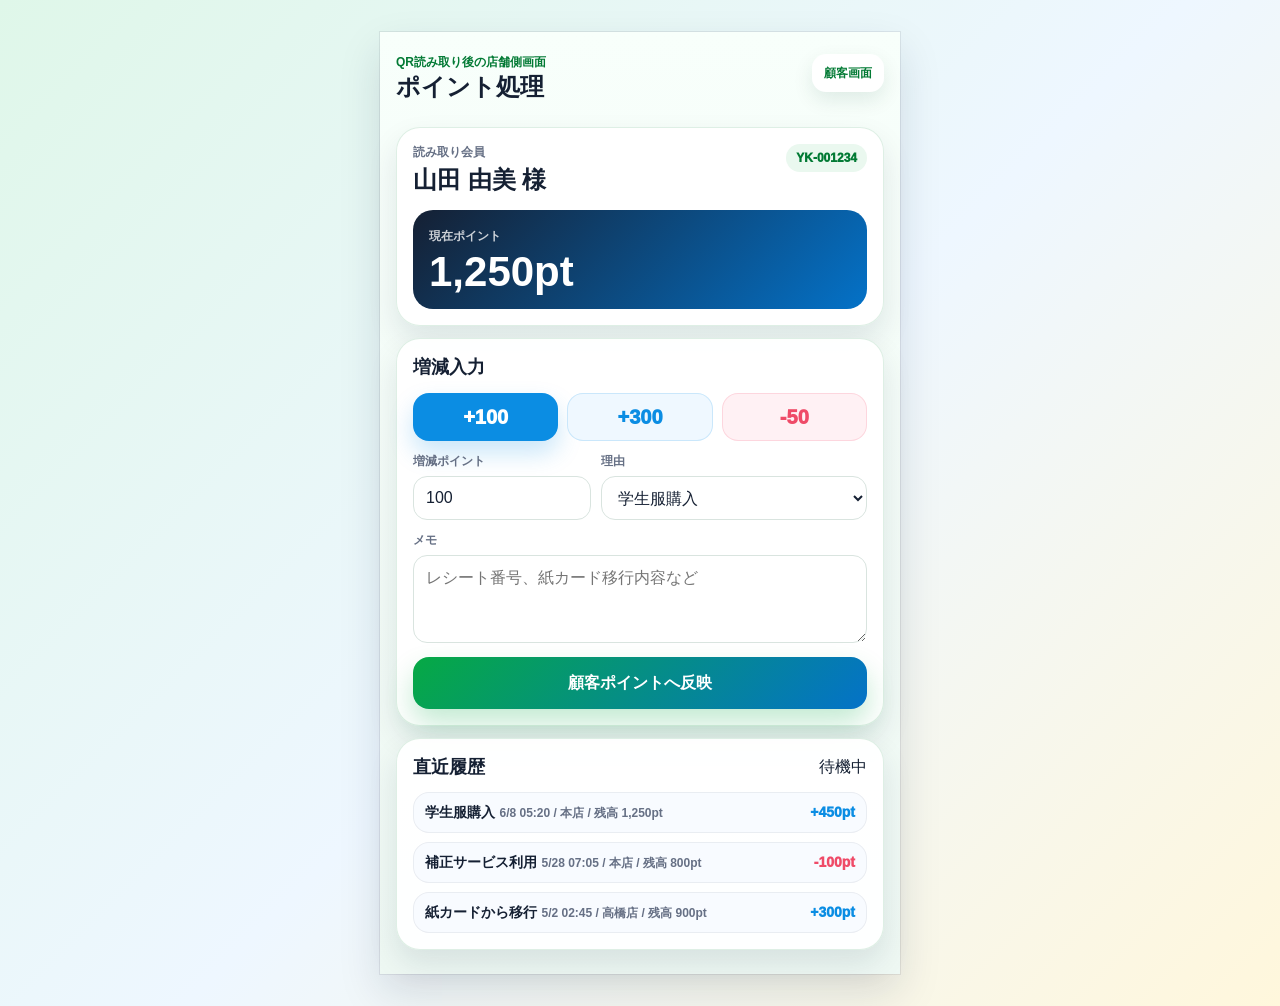
==== staff.html @ 15e3ca66 "Add rich menu entry and staff points page" ====
<!doctype html>
<html lang="ja">
  <head>
    <meta charset="utf-8" />
    <meta name="viewport" content="width=device-width, initial-scale=1, viewport-fit=cover" />
    <title>勇吉屋 店舗側ポイント処理デモ</title>
    <meta name="robots" content="noindex, nofollow" />
    <link rel="icon" href="data:," />
    <link rel="stylesheet" href="./styles.css" />
    <script src="./config.js"></script>
  </head>
  <body>
    <main class="staff-page-shell" aria-label="勇吉屋 店舗側ポイント処理">
      <header class="staff-page-header">
        <div>
          <p>QR読み取り後の店舗側画面</p>
          <h1>ポイント処理</h1>
        </div>
        <a class="staff-page-link" href="./?screen=points">顧客画面</a>
      </header>

      <section class="staff-dashboard-card" aria-label="会員情報">
        <div class="staff-member-summary">
          <div>
            <p>読み取り会員</p>
            <h2 id="staffMemberName">山田 由美 様</h2>
          </div>
          <span class="staff-member-code" id="staffMemberCode">YK-001234</span>
        </div>

        <div class="staff-balance-box">
          <span class="staff-balance-label">現在ポイント</span>
          <strong id="staffCurrentPoints">1,250pt</strong>
        </div>
      </section>

      <section class="staff-dashboard-card" aria-label="ポイント増減">
        <div class="section-title-row">
          <h2>増減入力</h2>
        </div>

        <div class="staff-quick-actions" aria-label="よく使う増減">
          <button class="staff-delta-button is-plus is-active" type="button" data-delta="100">+100</button>
          <button class="staff-delta-button is-plus" type="button" data-delta="300">+300</button>
          <button class="staff-delta-button is-minus" type="button" data-delta="-50">-50</button>
        </div>

        <div class="staff-form-grid">
          <label>
            <span>増減ポイント</span>
            <input id="staffDeltaInput" type="number" inputmode="numeric" value="100" />
          </label>
          <label>
            <span>理由</span>
            <select id="staffReasonInput">
              <option value="学生服購入">学生服購入</option>
              <option value="紙カードから移行">紙カードから移行</option>
              <option value="補正サービス利用">補正サービス利用</option>
              <option value="ポイント訂正">ポイント訂正</option>
            </select>
          </label>
        </div>

        <label class="staff-memo-label">
          <span>メモ</span>
          <textarea id="staffMemoInput" rows="3" placeholder="レシート番号、紙カード移行内容など"></textarea>
        </label>

        <button class="apply-points-button" id="applyPointsButton" type="button">
          顧客ポイントへ反映
        </button>

        <div class="staff-result" id="staffResult" hidden>反映しました</div>
      </section>

      <section class="staff-dashboard-card" aria-label="直近履歴">
        <div class="section-title-row">
          <h2>直近履歴</h2>
          <span id="staffSyncText">待機中</span>
        </div>
        <div class="staff-transaction-list" id="staffTransactionList"></div>
      </section>
    </main>

    <script src="./staff.js"></script>
  </body>
</html>
---- styles.css ----
:root {
  color-scheme: light;
  --green: #06a944;
  --green-dark: #027a34;
  --green-soft: #eaf8ef;
  --ink: #152033;
  --muted: #667085;
  --line: #d9e4df;
  --paper: #ffffff;
  --panel: #f7fbf8;
  --shadow: 0 18px 40px rgba(12, 34, 58, 0.13);
  font-family: -apple-system, BlinkMacSystemFont, "Hiragino Sans", "Hiragino Kaku Gothic ProN", "Yu Gothic", Meiryo, sans-serif;
}

* {
  box-sizing: border-box;
}

html {
  background: linear-gradient(135deg, #dff7e9 0%, #eef7ff 52%, #fff7dc 100%);
}

body {
  margin: 0;
  color: var(--ink);
  min-height: 100vh;
}

body.sheet-open,
body.points-open,
body.reservation-open {
  overflow: hidden;
}

button,
input,
select,
textarea {
  font: inherit;
}

button {
  cursor: pointer;
}

a {
  color: inherit;
  text-decoration: none;
}

h1,
h2,
p,
dl,
dd {
  margin: 0;
}

.phone-shell {
  width: min(100%, 430px);
  min-height: 100vh;
  margin: 0 auto;
  padding: max(12px, env(safe-area-inset-top)) 16px 24px;
  background: linear-gradient(180deg, #f8fffb 0%, #eef8f3 100%);
  box-shadow: 0 0 0 1px rgba(15, 23, 42, 0.08), var(--shadow);
}

.line-header {
  display: grid;
  grid-template-columns: 44px minmax(0, 1fr);
  align-items: center;
  gap: 8px;
  padding: 8px 0 14px;
}

.back-link {
  width: 42px;
  height: 42px;
  display: grid;
  place-items: center;
  border-radius: 14px;
  background: rgba(255, 255, 255, 0.86);
  box-shadow: 0 8px 20px rgba(10, 72, 50, 0.1);
}

.back-link span {
  font-size: 42px;
  line-height: 1;
  transform: translateY(-2px);
}

.header-kicker {
  color: var(--green-dark);
  font-size: 12px;
  font-weight: 800;
  letter-spacing: 0;
}

h1 {
  margin-top: 2px;
  font-size: 24px;
  line-height: 1.15;
}

h2 {
  font-size: 18px;
  line-height: 1.35;
}

h3 {
  margin: 0;
  font-size: 17px;
  line-height: 1.35;
}

.demo-menu {
  display: grid;
  grid-template-columns: repeat(4, minmax(0, 1fr));
  gap: 8px;
  padding: 8px;
  border: 1px solid rgba(6, 169, 68, 0.18);
  border-radius: 18px;
  background: rgba(255, 255, 255, 0.9);
  box-shadow: 0 12px 26px rgba(12, 34, 58, 0.08);
}

.demo-menu-button {
  min-width: 0;
  min-height: 58px;
  display: grid;
  place-items: center;
  border: 0;
  border-radius: 14px;
  padding: 7px 6px;
  color: #334155;
  background: #f8fbff;
  font-size: 12px;
  font-weight: 900;
  line-height: 1.25;
  text-align: center;
  box-shadow: inset 0 0 0 1px rgba(15, 23, 42, 0.07);
}

.demo-menu-button.is-active {
  color: var(--green-dark);
  background: var(--green-soft);
}

.demo-menu-button.is-point {
  color: white;
  background: linear-gradient(135deg, #06a944 0%, #0b8de3 100%);
  box-shadow: 0 12px 24px rgba(6, 169, 68, 0.24);
}

.line-talk-screen {
  display: grid;
  min-height: calc(100vh - 94px);
  grid-template-rows: auto auto minmax(0, 1fr) auto;
  gap: 12px;
}

.line-talk-screen[hidden],
.member-service-screen[hidden] {
  display: none;
}

.talk-date {
  justify-self: center;
  min-height: 25px;
  display: inline-flex;
  align-items: center;
  padding: 0 12px;
  border-radius: 999px;
  color: white;
  background: rgba(21, 32, 51, 0.32);
  font-size: 12px;
  font-weight: 900;
}

.talk-message {
  width: min(86%, 320px);
  display: grid;
  gap: 5px;
  justify-self: start;
  padding: 13px 14px;
  border-radius: 6px 18px 18px 18px;
  background: white;
  box-shadow: 0 10px 24px rgba(12, 34, 58, 0.1);
}

.talk-message.is-note {
  align-self: start;
  background: #f2fff7;
}

.talk-message strong {
  font-size: 16px;
  line-height: 1.35;
}

.talk-message span {
  color: #334155;
  font-size: 13px;
  font-weight: 800;
  line-height: 1.55;
}

.line-rich-menu {
  align-self: end;
  display: grid;
  grid-template-columns: repeat(2, minmax(0, 1fr));
  gap: 2px;
  overflow: hidden;
  border: 1px solid rgba(6, 169, 68, 0.18);
  border-radius: 18px;
  background: rgba(6, 169, 68, 0.18);
  box-shadow: 0 -10px 26px rgba(12, 34, 58, 0.12);
}

.rich-menu-tile {
  min-width: 0;
  min-height: 94px;
  display: grid;
  place-items: center;
  align-content: center;
  gap: 8px;
  border: 0;
  padding: 10px 8px;
  color: var(--ink);
  background: rgba(255, 255, 255, 0.96);
  text-align: center;
}

.rich-menu-tile.is-point {
  color: white;
  background: linear-gradient(135deg, #06a944 0%, #0b8de3 100%);
}

.tile-icon {
  width: 38px;
  height: 38px;
  display: grid;
  place-items: center;
  border-radius: 13px;
  color: var(--green-dark);
  background: var(--green-soft);
  font-size: 13px;
  font-weight: 1000;
}

.rich-menu-tile.is-point .tile-icon {
  color: #0b8de3;
  background: white;
}

.rich-menu-tile strong {
  font-size: 15px;
  line-height: 1.2;
  overflow-wrap: anywhere;
}

.service-topbar {
  display: grid;
  grid-template-columns: 44px minmax(0, 1fr);
  align-items: center;
  gap: 9px;
  padding: 2px 0 2px;
}

.service-topbar p {
  color: var(--green-dark);
  font-size: 12px;
  font-weight: 900;
}

.service-topbar h2 {
  margin-top: 2px;
  font-size: 24px;
  line-height: 1.15;
}

.representative-card,
.member-section,
.edit-panel {
  margin-top: 12px;
  padding: 14px;
  border: 1px solid rgba(2, 130, 54, 0.1);
  border-radius: 22px;
  background: rgba(255, 255, 255, 0.92);
  box-shadow: 0 12px 26px rgba(12, 34, 58, 0.09);
}

.representative-card {
  border-color: rgba(6, 169, 68, 0.2);
  background: linear-gradient(180deg, #ffffff 0%, #f1fbf5 100%);
}

.representative-head {
  display: grid;
  grid-template-columns: auto minmax(0, 1fr);
  align-items: center;
  gap: 10px;
}

.representative-head strong {
  min-width: 0;
  font-size: 22px;
  line-height: 1.25;
  overflow-wrap: anywhere;
}

.representative-badge {
  display: inline-flex;
  align-items: center;
  justify-content: center;
  min-height: 30px;
  padding: 0 12px;
  border-radius: 999px;
  color: white;
  background: var(--green);
  font-size: 13px;
  font-weight: 900;
  white-space: nowrap;
}

.representative-main {
  display: grid;
  grid-template-columns: minmax(0, 1fr) minmax(0, 1fr);
  gap: 12px;
  align-items: stretch;
  margin-top: 14px;
}

.avatar-button,
.qr-panel {
  min-width: 0;
  min-height: 150px;
  display: grid;
  place-items: center;
  align-content: center;
  gap: 8px;
  border-radius: 20px;
  background: var(--paper);
  box-shadow: inset 0 0 0 1px var(--line);
}

.avatar-button {
  border: 0;
  padding: 12px;
  color: var(--green-dark);
  font-size: 12px;
  font-weight: 900;
}

.avatar-image-frame,
.member-avatar-frame,
.avatar-option-frame {
  display: block;
  overflow: hidden;
  border-radius: 50%;
  background: #f0f5f2;
}

.avatar-image-frame {
  width: 96px;
  height: 96px;
  box-shadow: 0 8px 18px rgba(12, 34, 58, 0.12);
}

.avatar-image-frame img,
.member-avatar-frame img,
.avatar-option-frame img {
  display: block;
  width: 100%;
  height: 100%;
  object-fit: cover;
  object-position: center;
  transform: scale(1.18);
}

.avatar-change-label {
  display: inline-flex;
  justify-content: center;
  min-width: 54px;
  padding: 4px 10px;
  border-radius: 999px;
  background: var(--green-soft);
}

.qr-panel {
  padding: 12px;
  color: var(--green-dark);
  font-size: 12px;
  font-weight: 900;
}

#qrCanvas {
  display: block;
  width: 96px;
  height: 96px;
  border-radius: 12px;
  background: white;
}

.representative-details {
  display: grid;
  gap: 8px;
  margin-top: 14px;
}

.representative-details div {
  display: grid;
  grid-template-columns: 88px minmax(0, 1fr);
  align-items: center;
  gap: 10px;
  min-height: 42px;
  padding: 9px 12px;
  border-radius: 14px;
  background: #ffffff;
  box-shadow: inset 0 0 0 1px var(--line);
}

.representative-details dt {
  color: var(--muted);
  font-size: 12px;
  font-weight: 900;
}

.representative-details dd {
  min-width: 0;
  font-size: 15px;
  font-weight: 900;
  overflow-wrap: anywhere;
}

.section-title-row {
  display: flex;
  align-items: center;
  justify-content: space-between;
  gap: 12px;
  margin-bottom: 12px;
}

.mini-button,
.photo-button,
.sheet-close {
  min-width: 58px;
  min-height: 38px;
  display: inline-flex;
  align-items: center;
  justify-content: center;
  border: 0;
  border-radius: 14px;
  padding: 0 13px;
  color: white;
  background: var(--green);
  font-weight: 900;
  box-shadow: 0 10px 20px rgba(6, 169, 68, 0.18);
}

.sheet-close {
  color: var(--green-dark);
  background: var(--green-soft);
  box-shadow: none;
}

.photo-button input {
  display: none;
}

.member-list {
  display: grid;
  gap: 10px;
}

.member-card {
  width: 100%;
  min-width: 0;
  display: grid;
  grid-template-columns: 54px minmax(0, 1fr);
  gap: 12px;
  align-items: center;
  padding: 10px;
  border: 2px solid transparent;
  border-radius: 18px;
  background: #f8fbff;
  text-align: left;
}

.member-card.is-active {
  border-color: var(--green);
  background: #f2fff7;
}

.member-card.is-representative {
  border-color: rgba(6, 169, 68, 0.48);
}

.member-avatar-frame {
  width: 54px;
  height: 54px;
}

.member-card-main {
  min-width: 0;
}

.member-card strong {
  display: block;
  font-size: 16px;
  line-height: 1.35;
  overflow-wrap: anywhere;
}

.member-card-detail {
  display: block;
  margin-top: 4px;
  color: var(--muted);
  font-size: 12px;
  font-weight: 800;
  line-height: 1.45;
  overflow-wrap: anywhere;
}

.editor-grid {
  display: grid;
  grid-template-columns: minmax(0, 1fr);
  gap: 10px;
}

.editor-grid label {
  min-width: 0;
}

label span {
  display: block;
  margin-bottom: 6px;
  color: var(--muted);
  font-size: 12px;
  font-weight: 900;
}

input,
select,
textarea {
  width: 100%;
  max-width: 100%;
  min-width: 0;
  border: 1px solid var(--line);
  border-radius: 14px;
  color: var(--ink);
  background: white;
  font-size: 16px;
  outline: none;
}

input,
select {
  min-height: 44px;
  padding: 0 12px;
}

input[type="date"] {
  appearance: none;
  -webkit-appearance: none;
  padding-right: 8px;
}

textarea {
  display: block;
  min-height: 88px;
  padding: 12px;
  resize: vertical;
}

input:focus,
select:focus,
textarea:focus {
  border-color: var(--green);
  box-shadow: 0 0 0 4px rgba(6, 169, 68, 0.13);
}

.points-screen,
.reservation-screen {
  position: fixed;
  inset: 0;
  z-index: 15;
  overflow: auto;
  padding: max(12px, env(safe-area-inset-top)) 14px 24px;
  background:
    linear-gradient(180deg, rgba(240, 255, 247, 0.96) 0%, rgba(239, 248, 255, 0.98) 52%, rgba(255, 248, 225, 0.98) 100%),
    #f8fffb;
}

.points-screen[hidden],
.reservation-screen[hidden],
.staff-sheet[hidden],
.point-effect[hidden] {
  display: none;
}

.points-phone,
.reservation-phone {
  width: min(100%, 430px);
  min-height: calc(100vh - 36px);
  margin: 0 auto;
}

.points-topbar {
  display: grid;
  grid-template-columns: 44px minmax(0, 1fr);
  align-items: center;
  gap: 9px;
  padding: 2px 0 14px;
}

.points-back {
  width: 42px;
  height: 42px;
  display: grid;
  place-items: center;
  border: 0;
  border-radius: 14px;
  color: var(--green-dark);
  background: white;
  box-shadow: 0 8px 20px rgba(10, 72, 50, 0.1);
}

.points-back span {
  font-size: 42px;
  line-height: 1;
  transform: translateY(-2px);
}

.points-topbar p,
.qr-title-row p,
.staff-panel-head p {
  margin: 0;
  color: var(--green-dark);
  font-size: 12px;
  font-weight: 900;
}

.points-topbar h2,
.staff-panel-head h2 {
  margin: 2px 0 0;
  font-size: 24px;
  line-height: 1.15;
}

.points-hero {
  position: relative;
  overflow: hidden;
  min-height: 142px;
  display: grid;
  align-content: center;
  gap: 7px;
  padding: 18px;
  border-radius: 24px;
  color: white;
  background:
    linear-gradient(135deg, rgba(255, 214, 102, 0.34) 0 22%, transparent 22% 100%),
    linear-gradient(135deg, #057f39 0%, #08aa48 45%, #0b8de3 100%);
  box-shadow: 0 20px 42px rgba(3, 117, 60, 0.24);
}

.points-label {
  font-size: 13px;
  font-weight: 900;
  opacity: 0.88;
}

#pointBalanceText {
  font-size: 52px;
  line-height: 1;
  letter-spacing: 0;
  text-shadow: 0 8px 20px rgba(0, 0, 0, 0.14);
}

.points-hero.is-updating #pointBalanceText {
  animation: balancePop 820ms cubic-bezier(0.18, 0.89, 0.32, 1.28);
}

.points-member {
  color: rgba(255, 255, 255, 0.88);
  font-size: 13px;
  font-weight: 800;
  overflow-wrap: anywhere;
}

.customer-qr-card,
.point-history-card {
  margin-top: 12px;
  padding: 14px;
  border: 1px solid rgba(2, 130, 54, 0.13);
  border-radius: 24px;
  background: rgba(255, 255, 255, 0.94);
  box-shadow: 0 14px 30px rgba(12, 34, 58, 0.1);
}

.qr-title-row {
  display: flex;
  align-items: flex-start;
  justify-content: space-between;
  gap: 12px;
}

.qr-title-row h3 {
  margin-top: 3px;
  color: var(--ink);
  font-size: 18px;
}

.secure-badge {
  flex: 0 0 auto;
  display: inline-flex;
  align-items: center;
  min-height: 30px;
  padding: 0 10px;
  border-radius: 999px;
  color: #9a5d00;
  background: #fff2bd;
  font-size: 12px;
  font-weight: 900;
  white-space: nowrap;
}

.large-qr-frame {
  position: relative;
  overflow: hidden;
  width: min(100%, 292px);
  aspect-ratio: 1;
  display: grid;
  place-items: center;
  margin: 16px auto 14px;
  border: 8px solid #f2fff7;
  border-radius: 26px;
  background: white;
  box-shadow:
    inset 0 0 0 1px rgba(15, 23, 42, 0.1),
    0 16px 34px rgba(12, 34, 58, 0.13);
}

#pointsQrCanvas {
  display: block;
  width: min(100%, 244px);
  height: auto;
  border-radius: 14px;
  background: white;
}

.scan-beam {
  position: absolute;
  inset: 0;
  display: block;
  transform: translateY(-110%);
  background: linear-gradient(180deg, transparent 0%, rgba(11, 141, 227, 0.1) 45%, rgba(11, 141, 227, 0.52) 50%, rgba(11, 141, 227, 0.1) 55%, transparent 100%);
}

.large-qr-frame.is-scanning .scan-beam {
  animation: scanBeam 850ms ease-in-out;
}

.scan-demo-button,
.apply-points-button {
  width: 100%;
  min-height: 52px;
  display: grid;
  place-items: center;
  border: 0;
  border-radius: 16px;
  color: white;
  background: linear-gradient(135deg, #06a944 0%, #0472c8 100%);
  font-size: 16px;
  font-weight: 900;
  box-shadow: 0 14px 28px rgba(6, 169, 68, 0.24);
}

.point-history-card .section-title-row {
  margin-bottom: 10px;
}

.point-history-card h3 {
  font-size: 18px;
}

#latestSyncText {
  color: #0b8de3;
  font-size: 12px;
  font-weight: 900;
}

.point-history-list {
  display: grid;
  gap: 9px;
}

.point-history-item {
  display: grid;
  grid-template-columns: minmax(0, 1fr) auto;
  gap: 10px;
  align-items: center;
  min-height: 58px;
  padding: 10px 12px;
  border-radius: 16px;
  background: #f8fbff;
  box-shadow: inset 0 0 0 1px rgba(15, 23, 42, 0.06);
}

.point-history-item strong,
.point-history-item span {
  display: block;
  min-width: 0;
}

.point-history-item strong {
  font-size: 14px;
  line-height: 1.35;
  overflow-wrap: anywhere;
}

.point-history-item span {
  margin-top: 3px;
  color: var(--muted);
  font-size: 12px;
  font-weight: 800;
  line-height: 1.35;
}

.point-delta {
  color: #0b8de3;
  font-size: 18px;
  font-weight: 1000;
  white-space: nowrap;
}

.point-delta.is-minus {
  color: #ef4b68;
}

.staff-sheet {
  position: fixed;
  inset: 0;
  z-index: 40;
  display: grid;
  align-items: end;
  justify-items: center;
  padding: 16px;
  background: rgba(15, 23, 42, 0.42);
}

.staff-sheet-panel {
  width: min(100%, 430px);
  padding: 16px;
  border-radius: 26px 26px 18px 18px;
  background: white;
  box-shadow: 0 -18px 44px rgba(12, 34, 58, 0.24);
}

.staff-panel-head {
  display: flex;
  align-items: flex-start;
  justify-content: space-between;
  gap: 12px;
}

.staff-current {
  display: grid;
  grid-template-columns: minmax(0, 1fr) auto;
  gap: 10px;
  align-items: center;
  margin-top: 14px;
  padding: 14px;
  border-radius: 18px;
  color: white;
  background: linear-gradient(135deg, #152033 0%, #0472c8 100%);
}

.staff-current span {
  font-size: 13px;
  font-weight: 900;
  opacity: 0.86;
}

.staff-current strong {
  font-size: 24px;
  line-height: 1;
}

.staff-actions {
  display: grid;
  grid-template-columns: repeat(3, minmax(0, 1fr));
  gap: 9px;
  margin-top: 12px;
}

.staff-delta-button {
  min-height: 48px;
  border: 0;
  border-radius: 16px;
  color: #0b8de3;
  background: #eff8ff;
  font-size: 20px;
  font-weight: 1000;
  box-shadow: inset 0 0 0 1px rgba(11, 141, 227, 0.16);
}

.staff-delta-button.is-minus {
  color: #ef4b68;
  background: #fff1f4;
  box-shadow: inset 0 0 0 1px rgba(239, 75, 104, 0.16);
}

.staff-delta-button.is-active {
  color: white;
  background: #0b8de3;
  box-shadow: 0 12px 24px rgba(11, 141, 227, 0.22);
}

.staff-delta-button.is-minus.is-active {
  background: #ef4b68;
  box-shadow: 0 12px 24px rgba(239, 75, 104, 0.22);
}

.staff-form-grid {
  display: grid;
  grid-template-columns: minmax(0, 0.8fr) minmax(0, 1.2fr);
  gap: 10px;
  margin-top: 12px;
}

.apply-points-button {
  margin-top: 14px;
}

.point-effect {
  position: fixed;
  inset: 0;
  z-index: 45;
  display: grid;
  place-items: center;
  pointer-events: none;
  background: rgba(255, 255, 255, 0.08);
}

.point-effect strong,
.point-effect span {
  display: block;
  text-align: center;
}

.point-effect strong {
  color: #06a944;
  font-size: 70px;
  line-height: 1;
  letter-spacing: 0;
  text-shadow: 0 12px 24px rgba(6, 169, 68, 0.2);
  animation: effectBurst 1100ms cubic-bezier(0.18, 0.89, 0.32, 1.28) forwards;
}

.point-effect strong.is-minus {
  color: #ef4b68;
  text-shadow: 0 12px 24px rgba(239, 75, 104, 0.2);
}

.point-effect span {
  margin-top: 8px;
  color: var(--ink);
  font-size: 20px;
  font-weight: 1000;
  animation: effectFade 1100ms ease forwards;
}

.reservation-card {
  margin-top: 12px;
  padding: 14px;
  border: 1px solid rgba(2, 130, 54, 0.13);
  border-radius: 24px;
  background: rgba(255, 255, 255, 0.94);
  box-shadow: 0 14px 30px rgba(12, 34, 58, 0.1);
}

.reservation-form-grid {
  display: grid;
  grid-template-columns: minmax(0, 1fr) minmax(0, 1fr);
  gap: 10px;
}

.slot-head {
  display: flex;
  align-items: center;
  justify-content: space-between;
  gap: 12px;
  margin: 16px 0 10px;
}

.slot-head h3 {
  font-size: 18px;
}

#slotSummaryText {
  color: #0b8de3;
  font-size: 12px;
  font-weight: 900;
  text-align: right;
}

.slot-grid {
  display: grid;
  grid-template-columns: repeat(2, minmax(0, 1fr));
  gap: 9px;
}

.slot-button {
  min-width: 0;
  min-height: 58px;
  border: 0;
  border-radius: 16px;
  padding: 9px 10px;
  color: var(--green-dark);
  background: #effbf4;
  font-weight: 1000;
  box-shadow: inset 0 0 0 1px rgba(6, 169, 68, 0.16);
}

.slot-button span {
  display: block;
  margin-top: 3px;
  color: var(--muted);
  font-size: 11px;
  font-weight: 900;
}

.slot-button.is-selected {
  color: white;
  background: linear-gradient(135deg, #06a944 0%, #0472c8 100%);
  box-shadow: 0 12px 24px rgba(6, 169, 68, 0.22);
}

.slot-button.is-selected span {
  color: rgba(255, 255, 255, 0.86);
}

.slot-button:disabled {
  color: #94a3b8;
  background: #eef2f7;
  cursor: not-allowed;
  box-shadow: inset 0 0 0 1px rgba(148, 163, 184, 0.22);
}

.reservation-note-label {
  display: block;
  margin-top: 12px;
}

.confirm-reservation-button,
.send-line-button {
  width: 100%;
  min-height: 52px;
  border: 0;
  border-radius: 16px;
  color: white;
  background: linear-gradient(135deg, #06a944 0%, #0472c8 100%);
  font-size: 16px;
  font-weight: 900;
  box-shadow: 0 14px 28px rgba(6, 169, 68, 0.24);
}

.confirm-reservation-button {
  margin-top: 14px;
}

.confirm-reservation-button:disabled {
  color: #94a3b8;
  background: #e8edf4;
  cursor: not-allowed;
  box-shadow: none;
}

.reservation-confirmation {
  display: grid;
  grid-template-columns: 52px minmax(0, 1fr);
  gap: 12px;
  align-items: start;
  border-color: rgba(6, 169, 68, 0.26);
}

.reservation-confirmation[hidden] {
  display: none;
}

.confirmation-mark {
  width: 52px;
  height: 52px;
  display: grid;
  place-items: center;
  border-radius: 50%;
  color: white;
  background: var(--green);
  font-size: 30px;
  font-weight: 1000;
  box-shadow: 0 12px 24px rgba(6, 169, 68, 0.22);
}

.confirmation-kicker {
  color: var(--green-dark);
  font-size: 12px;
  font-weight: 900;
}

#reservationConfirmedTime {
  margin-top: 3px;
  overflow-wrap: anywhere;
}

.confirmation-details {
  grid-column: 1 / -1;
  display: grid;
  gap: 8px;
}

.confirmation-details div {
  display: grid;
  grid-template-columns: 92px minmax(0, 1fr);
  gap: 10px;
  align-items: start;
  min-height: 40px;
  padding: 9px 12px;
  border-radius: 14px;
  background: #f8fbff;
  box-shadow: inset 0 0 0 1px rgba(15, 23, 42, 0.06);
}

.confirmation-details dt {
  color: var(--muted);
  font-size: 12px;
  font-weight: 900;
}

.confirmation-details dd {
  min-width: 0;
  font-size: 14px;
  font-weight: 900;
  line-height: 1.4;
  overflow-wrap: anywhere;
}

.line-send-status {
  grid-column: 1 / -1;
  min-height: 42px;
  display: grid;
  align-items: center;
  padding: 10px 12px;
  border-radius: 14px;
  color: #0b5f99;
  background: #eef8ff;
  font-size: 13px;
  font-weight: 900;
  line-height: 1.45;
}

.line-send-status.is-success {
  color: var(--green-dark);
  background: var(--green-soft);
}

.line-send-status.is-warning {
  color: #9a5d00;
  background: #fff2bd;
}

.send-line-button {
  grid-column: 1 / -1;
  min-height: 48px;
  background: #152033;
  box-shadow: 0 12px 24px rgba(21, 32, 51, 0.18);
}

.avatar-sheet {
  position: fixed;
  inset: 0;
  z-index: 20;
  display: grid;
  align-items: end;
  justify-items: center;
  padding: 16px;
  background: rgba(15, 23, 42, 0.34);
}

.avatar-sheet[hidden] {
  display: none;
}

.avatar-sheet-panel {
  width: min(100%, 430px);
  max-height: min(82vh, 620px);
  overflow: auto;
  padding: 16px;
  border-radius: 24px 24px 18px 18px;
  background: white;
  box-shadow: 0 -18px 44px rgba(12, 34, 58, 0.22);
}

.avatar-actions {
  display: flex;
  justify-content: flex-start;
  margin-bottom: 12px;
}

.avatar-grid {
  display: grid;
  grid-template-columns: repeat(4, minmax(0, 1fr));
  gap: 8px;
}

.avatar-option {
  width: 100%;
  aspect-ratio: 1;
  display: grid;
  place-items: center;
  border: 3px solid transparent;
  border-radius: 50%;
  background: white;
  padding: 2px;
  box-shadow: 0 7px 16px rgba(12, 34, 58, 0.1);
}

.avatar-option.is-active {
  border-color: var(--green);
}

.avatar-option-frame {
  width: 100%;
  height: 100%;
}

.staff-page-shell {
  width: min(100%, 520px);
  min-height: 100vh;
  margin: 0 auto;
  padding: max(14px, env(safe-area-inset-top)) 16px 24px;
  background: linear-gradient(180deg, #f8fffb 0%, #eef8f3 100%);
  box-shadow: 0 0 0 1px rgba(15, 23, 42, 0.08), var(--shadow);
}

.staff-page-header {
  display: flex;
  align-items: flex-start;
  justify-content: space-between;
  gap: 14px;
  padding: 8px 0 14px;
}

.staff-page-header p {
  color: var(--green-dark);
  font-size: 12px;
  font-weight: 900;
}

.staff-page-header h1 {
  margin-top: 2px;
}

.staff-page-link {
  min-height: 38px;
  display: inline-flex;
  align-items: center;
  justify-content: center;
  flex: 0 0 auto;
  padding: 0 12px;
  border-radius: 14px;
  color: var(--green-dark);
  background: white;
  font-size: 12px;
  font-weight: 900;
  box-shadow: 0 8px 20px rgba(10, 72, 50, 0.1);
}

.staff-dashboard-card {
  margin-top: 12px;
  padding: 16px;
  border: 1px solid rgba(2, 130, 54, 0.13);
  border-radius: 24px;
  background: rgba(255, 255, 255, 0.94);
  box-shadow: 0 14px 30px rgba(12, 34, 58, 0.1);
}

.staff-member-summary {
  display: grid;
  grid-template-columns: minmax(0, 1fr) auto;
  gap: 12px;
  align-items: center;
}

.staff-member-summary p,
.staff-balance-label,
.staff-transaction-meta {
  color: var(--muted);
  font-size: 12px;
  font-weight: 900;
}

.staff-member-summary h2 {
  margin-top: 3px;
  font-size: 24px;
  overflow-wrap: anywhere;
}

.staff-member-code {
  align-self: start;
  padding: 7px 10px;
  border-radius: 999px;
  color: var(--green-dark);
  background: var(--green-soft);
  font-size: 12px;
  font-weight: 1000;
  white-space: nowrap;
}

.staff-balance-box {
  margin-top: 14px;
  padding: 16px;
  border-radius: 20px;
  color: white;
  background: linear-gradient(135deg, #152033 0%, #0472c8 100%);
}

.staff-balance-box .staff-balance-label {
  color: rgba(255, 255, 255, 0.78);
}

.staff-balance-box strong {
  display: block;
  margin-top: 6px;
  font-size: 42px;
  line-height: 1;
}

.staff-quick-actions {
  display: grid;
  grid-template-columns: repeat(3, minmax(0, 1fr));
  gap: 9px;
  margin-top: 14px;
}

.staff-form-grid {
  display: grid;
  grid-template-columns: minmax(0, 0.8fr) minmax(0, 1.2fr);
  gap: 10px;
  margin-top: 12px;
}

.staff-memo-label {
  display: block;
  margin-top: 12px;
}

.staff-result {
  margin-top: 12px;
  padding: 14px;
  border-radius: 18px;
  color: var(--green-dark);
  background: var(--green-soft);
  font-size: 14px;
  font-weight: 900;
  line-height: 1.45;
}

.staff-result[hidden] {
  display: none;
}

.staff-transaction-list {
  display: grid;
  gap: 9px;
  margin-top: 12px;
}

.staff-transaction-item {
  display: grid;
  grid-template-columns: minmax(0, 1fr) auto;
  gap: 10px;
  align-items: center;
  padding: 11px 12px;
  border-radius: 16px;
  background: #f8fbff;
  box-shadow: inset 0 0 0 1px rgba(15, 23, 42, 0.06);
}

.staff-transaction-item strong {
  font-size: 14px;
}

@keyframes scanBeam {
  0% {
    transform: translateY(-110%);
  }
  100% {
    transform: translateY(110%);
  }
}

@keyframes balancePop {
  0% {
    transform: scale(0.92);
  }
  52% {
    transform: scale(1.08);
  }
  100% {
    transform: scale(1);
  }
}

@keyframes effectBurst {
  0% {
    opacity: 0;
    transform: translateY(24px) scale(0.62);
  }
  35% {
    opacity: 1;
    transform: translateY(0) scale(1.08);
  }
  100% {
    opacity: 0;
    transform: translateY(-28px) scale(1);
  }
}

@keyframes effectFade {
  0%,
  15% {
    opacity: 0;
    transform: translateY(10px);
  }
  35% {
    opacity: 1;
    transform: translateY(0);
  }
  100% {
    opacity: 0;
    transform: translateY(-12px);
  }
}

@media (min-width: 720px) {
  body {
    padding: 32px 0;
  }

  .phone-shell {
    min-height: auto;
    border-radius: 34px;
  }
}

@media (max-width: 370px) {
  .phone-shell {
    padding-inline: 12px;
  }

  .representative-main {
    grid-template-columns: 1fr;
  }

  .avatar-button,
  .qr-panel {
    min-height: 132px;
  }

  .representative-details div {
    grid-template-columns: 76px minmax(0, 1fr);
  }

  .avatar-grid {
    grid-template-columns: repeat(3, minmax(0, 1fr));
  }

  .demo-menu {
    gap: 6px;
    padding: 6px;
  }

  .demo-menu-button {
    min-height: 52px;
    font-size: 11px;
  }

  #pointBalanceText {
    font-size: 44px;
  }

  .staff-form-grid {
    grid-template-columns: minmax(0, 1fr);
  }

  .reservation-form-grid,
  .slot-grid,
  .staff-form-grid {
    grid-template-columns: minmax(0, 1fr);
  }

  .confirmation-details div {
    grid-template-columns: 78px minmax(0, 1fr);
  }
}
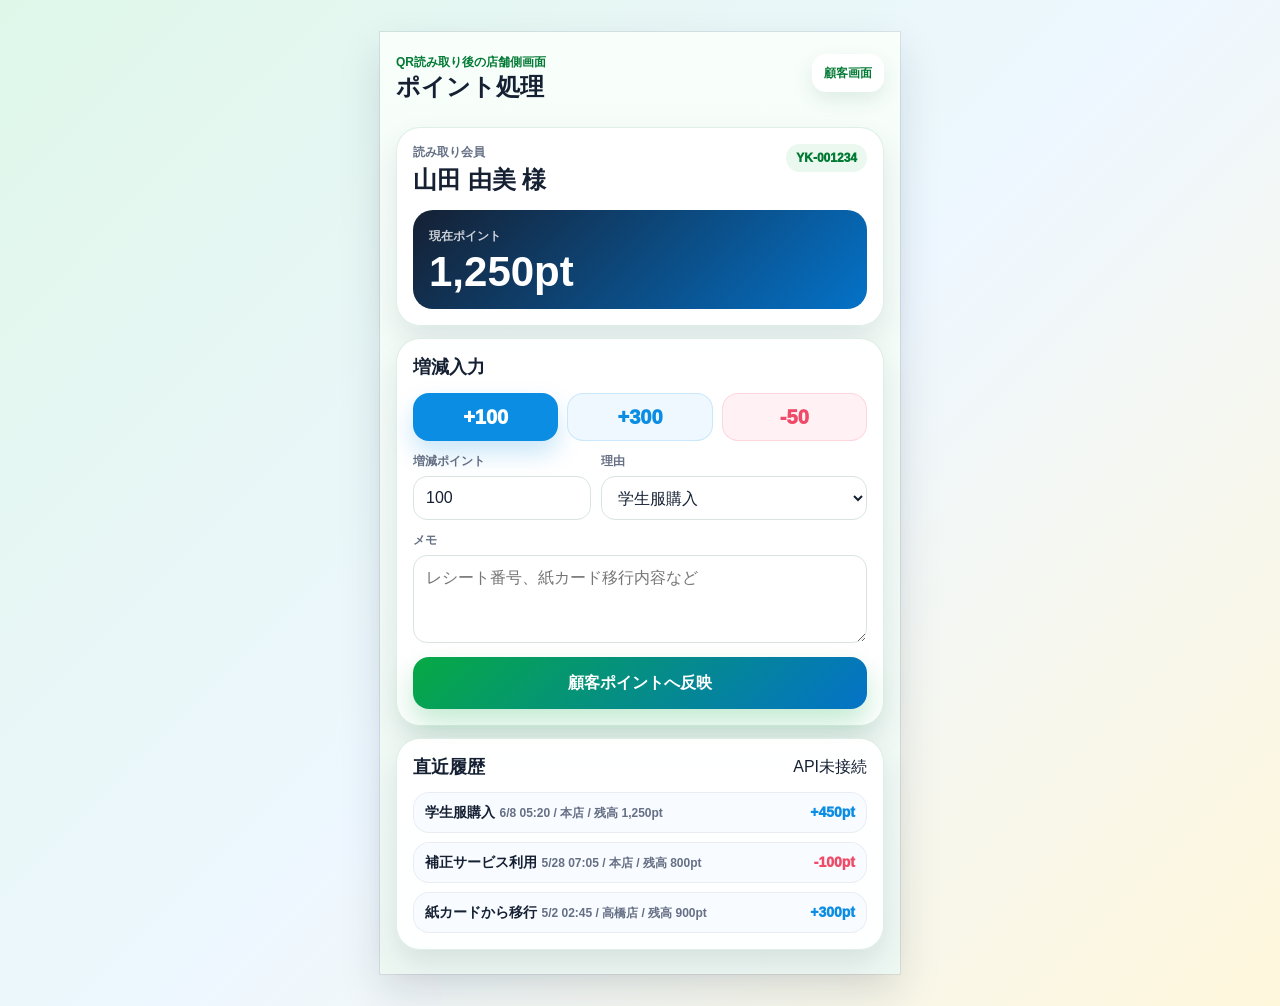
==== commit 4ebfd52f: "Connect shared point sync" ====
--- a/staff.html
+++ b/staff.html
@@ -7,7 +7,7 @@
     <meta name="robots" content="noindex, nofollow" />
     <link rel="icon" href="data:," />
     <link rel="stylesheet" href="./styles.css" />
-    <script src="./config.js"></script>
+    <script src="./config.js?v=20260613-point-sync"></script>
   </head>
   <body>
     <main class="staff-page-shell" aria-label="勇吉屋 店舗側ポイント処理">
@@ -82,6 +82,6 @@
       </section>
     </main>
 
-    <script src="./staff.js"></script>
+    <script src="./staff.js?v=20260613-point-sync"></script>
   </body>
 </html>
--- a/styles.css
+++ b/styles.css
@@ -28,7 +28,9 @@
 
 body.sheet-open,
 body.points-open,
-body.reservation-open {
+body.reservation-open,
+body.measurement-records-open,
+body.coupon-open {
   overflow: hidden;
 }
 
@@ -65,25 +67,28 @@
   box-shadow: 0 0 0 1px rgba(15, 23, 42, 0.08), var(--shadow);
 }
 
-.line-header {
-  display: grid;
-  grid-template-columns: 44px minmax(0, 1fr);
-  align-items: center;
-  gap: 8px;
+.member-page-header {
+  display: grid;
+  grid-template-columns: 42px minmax(0, 1fr);
+  align-items: center;
+  gap: 9px;
   padding: 8px 0 14px;
 }
 
-.back-link {
+.line-return-button {
   width: 42px;
   height: 42px;
   display: grid;
   place-items: center;
+  border: 0;
   border-radius: 14px;
-  background: rgba(255, 255, 255, 0.86);
+  padding: 0;
+  color: var(--green-dark);
+  background: white;
   box-shadow: 0 8px 20px rgba(10, 72, 50, 0.1);
 }
 
-.back-link span {
+.line-return-button span {
   font-size: 42px;
   line-height: 1;
   transform: translateY(-2px);
@@ -113,150 +118,8 @@
   line-height: 1.35;
 }
 
-.demo-menu {
-  display: grid;
-  grid-template-columns: repeat(4, minmax(0, 1fr));
-  gap: 8px;
-  padding: 8px;
-  border: 1px solid rgba(6, 169, 68, 0.18);
-  border-radius: 18px;
-  background: rgba(255, 255, 255, 0.9);
-  box-shadow: 0 12px 26px rgba(12, 34, 58, 0.08);
-}
-
-.demo-menu-button {
-  min-width: 0;
-  min-height: 58px;
-  display: grid;
-  place-items: center;
-  border: 0;
-  border-radius: 14px;
-  padding: 7px 6px;
-  color: #334155;
-  background: #f8fbff;
-  font-size: 12px;
-  font-weight: 900;
-  line-height: 1.25;
-  text-align: center;
-  box-shadow: inset 0 0 0 1px rgba(15, 23, 42, 0.07);
-}
-
-.demo-menu-button.is-active {
-  color: var(--green-dark);
-  background: var(--green-soft);
-}
-
-.demo-menu-button.is-point {
-  color: white;
-  background: linear-gradient(135deg, #06a944 0%, #0b8de3 100%);
-  box-shadow: 0 12px 24px rgba(6, 169, 68, 0.24);
-}
-
-.line-talk-screen {
-  display: grid;
-  min-height: calc(100vh - 94px);
-  grid-template-rows: auto auto minmax(0, 1fr) auto;
-  gap: 12px;
-}
-
-.line-talk-screen[hidden],
 .member-service-screen[hidden] {
   display: none;
-}
-
-.talk-date {
-  justify-self: center;
-  min-height: 25px;
-  display: inline-flex;
-  align-items: center;
-  padding: 0 12px;
-  border-radius: 999px;
-  color: white;
-  background: rgba(21, 32, 51, 0.32);
-  font-size: 12px;
-  font-weight: 900;
-}
-
-.talk-message {
-  width: min(86%, 320px);
-  display: grid;
-  gap: 5px;
-  justify-self: start;
-  padding: 13px 14px;
-  border-radius: 6px 18px 18px 18px;
-  background: white;
-  box-shadow: 0 10px 24px rgba(12, 34, 58, 0.1);
-}
-
-.talk-message.is-note {
-  align-self: start;
-  background: #f2fff7;
-}
-
-.talk-message strong {
-  font-size: 16px;
-  line-height: 1.35;
-}
-
-.talk-message span {
-  color: #334155;
-  font-size: 13px;
-  font-weight: 800;
-  line-height: 1.55;
-}
-
-.line-rich-menu {
-  align-self: end;
-  display: grid;
-  grid-template-columns: repeat(2, minmax(0, 1fr));
-  gap: 2px;
-  overflow: hidden;
-  border: 1px solid rgba(6, 169, 68, 0.18);
-  border-radius: 18px;
-  background: rgba(6, 169, 68, 0.18);
-  box-shadow: 0 -10px 26px rgba(12, 34, 58, 0.12);
-}
-
-.rich-menu-tile {
-  min-width: 0;
-  min-height: 94px;
-  display: grid;
-  place-items: center;
-  align-content: center;
-  gap: 8px;
-  border: 0;
-  padding: 10px 8px;
-  color: var(--ink);
-  background: rgba(255, 255, 255, 0.96);
-  text-align: center;
-}
-
-.rich-menu-tile.is-point {
-  color: white;
-  background: linear-gradient(135deg, #06a944 0%, #0b8de3 100%);
-}
-
-.tile-icon {
-  width: 38px;
-  height: 38px;
-  display: grid;
-  place-items: center;
-  border-radius: 13px;
-  color: var(--green-dark);
-  background: var(--green-soft);
-  font-size: 13px;
-  font-weight: 1000;
-}
-
-.rich-menu-tile.is-point .tile-icon {
-  color: #0b8de3;
-  background: white;
-}
-
-.rich-menu-tile strong {
-  font-size: 15px;
-  line-height: 1.2;
-  overflow-wrap: anywhere;
 }
 
 .service-topbar {
@@ -281,7 +144,8 @@
 
 .representative-card,
 .member-section,
-.edit-panel {
+.edit-panel,
+.purchase-history-section {
   margin-top: 12px;
   padding: 14px;
   border: 1px solid rgba(2, 130, 54, 0.1);
@@ -358,7 +222,7 @@
   display: block;
   overflow: hidden;
   border-radius: 50%;
-  background: #f0f5f2;
+  background: transparent;
 }
 
 .avatar-image-frame {
@@ -375,7 +239,6 @@
   height: 100%;
   object-fit: cover;
   object-position: center;
-  transform: scale(1.18);
 }
 
 .avatar-change-label {
@@ -441,6 +304,33 @@
   margin-bottom: 12px;
 }
 
+.section-title-row > div {
+  min-width: 0;
+}
+
+.section-title-row h3,
+.measurement-history-head h3 {
+  display: inline-flex;
+  align-items: center;
+  gap: 8px;
+  min-width: 0;
+}
+
+.section-title-icon {
+  flex: 0 0 auto;
+  width: 30px;
+  height: 30px;
+  display: inline-grid;
+  place-items: center;
+  border-radius: 999px;
+  color: var(--green-dark);
+  background: #effbf4;
+  font-size: 15px;
+  font-weight: 1000;
+  line-height: 1;
+  box-shadow: inset 0 0 0 1px rgba(6, 169, 68, 0.16);
+}
+
 .mini-button,
 .photo-button,
 .sheet-close {
@@ -499,6 +389,25 @@
 .member-avatar-frame {
   width: 54px;
   height: 54px;
+  position: relative;
+  box-shadow: 0 6px 14px rgba(12, 34, 58, 0.1);
+}
+
+.member-avatar-edit-label {
+  position: absolute;
+  left: 50%;
+  bottom: 3px;
+  transform: translateX(-50%);
+  min-width: 32px;
+  padding: 2px 5px;
+  border-radius: 999px;
+  color: white;
+  background: rgba(6, 169, 68, 0.92);
+  font-size: 9px;
+  font-weight: 900;
+  line-height: 1;
+  text-align: center;
+  pointer-events: none;
 }
 
 .member-card-main {
@@ -519,6 +428,148 @@
   font-size: 12px;
   font-weight: 800;
   line-height: 1.45;
+  overflow-wrap: anywhere;
+}
+
+.purchase-history-count {
+  flex: 0 0 auto;
+  display: inline-flex;
+  align-items: center;
+  justify-content: center;
+  min-height: 30px;
+  padding: 0 10px;
+  border-radius: 999px;
+  color: var(--green-dark);
+  background: var(--green-soft);
+  font-size: 12px;
+  font-weight: 900;
+  white-space: nowrap;
+}
+
+.purchase-history-list {
+  display: grid;
+  gap: 10px;
+}
+
+.purchase-history-item {
+  min-width: 0;
+  display: grid;
+  gap: 10px;
+  padding: 12px;
+  border-radius: 18px;
+  background: #f8fbff;
+  box-shadow: inset 0 0 0 1px rgba(15, 23, 42, 0.07);
+}
+
+.purchase-history-head {
+  display: grid;
+  grid-template-columns: minmax(0, 1fr) auto;
+  gap: 10px;
+  align-items: start;
+}
+
+.purchase-history-head time,
+.purchase-history-head strong {
+  display: block;
+  min-width: 0;
+}
+
+.purchase-history-head time {
+  color: var(--muted);
+  font-size: 12px;
+  font-weight: 900;
+  line-height: 1.35;
+}
+
+.purchase-history-head strong {
+  margin-top: 3px;
+  font-size: 15px;
+  line-height: 1.35;
+  overflow-wrap: anywhere;
+}
+
+.purchase-amount {
+  margin-top: 0;
+  color: var(--ink);
+  font-size: 16px;
+  font-weight: 1000;
+  white-space: nowrap;
+}
+
+.purchase-history-badges {
+  display: flex;
+  flex-wrap: wrap;
+  gap: 6px;
+}
+
+.purchase-badge,
+.purchase-point-chip {
+  min-height: 26px;
+  display: inline-flex;
+  align-items: center;
+  justify-content: center;
+  padding: 0 9px;
+  border-radius: 999px;
+  font-size: 12px;
+  font-weight: 900;
+  line-height: 1;
+  white-space: nowrap;
+}
+
+.purchase-badge.is-channel {
+  color: #0b4d88;
+  background: #e8f4ff;
+}
+
+.purchase-badge.is-granted {
+  color: var(--green-dark);
+  background: #e6f8ee;
+}
+
+.purchase-badge.is-pending {
+  color: #9a5d00;
+  background: #fff2bd;
+}
+
+.purchase-badge.is-none {
+  color: #5b6574;
+  background: #edf1f5;
+}
+
+.purchase-point-chip {
+  color: #5b6574;
+  background: white;
+  box-shadow: inset 0 0 0 1px rgba(15, 23, 42, 0.1);
+}
+
+.purchase-point-chip.is-plus {
+  color: #0b8de3;
+}
+
+.purchase-history-meta {
+  display: grid;
+  grid-template-columns: repeat(2, minmax(0, 1fr));
+  gap: 8px;
+}
+
+.purchase-history-meta div {
+  min-width: 0;
+  padding: 8px 10px;
+  border-radius: 12px;
+  background: white;
+}
+
+.purchase-history-meta dt {
+  color: var(--muted);
+  font-size: 11px;
+  font-weight: 900;
+}
+
+.purchase-history-meta dd {
+  min-width: 0;
+  margin-top: 2px;
+  font-size: 13px;
+  font-weight: 900;
   overflow-wrap: anywhere;
 }
 
@@ -581,7 +632,9 @@
 }
 
 .points-screen,
-.reservation-screen {
+.reservation-screen,
+.measurement-records-screen,
+.coupon-screen {
   position: fixed;
   inset: 0;
   z-index: 15;
@@ -594,24 +647,36 @@
 
 .points-screen[hidden],
 .reservation-screen[hidden],
+.measurement-records-screen[hidden],
+.coupon-screen[hidden],
 .staff-sheet[hidden],
 .point-effect[hidden] {
   display: none;
 }
 
 .points-phone,
-.reservation-phone {
+.reservation-phone,
+.measurement-records-phone,
+.coupon-phone {
   width: min(100%, 430px);
   min-height: calc(100vh - 36px);
   margin: 0 auto;
 }
 
+.coupon-phone {
+  width: min(calc(100vw - 28px), 430px);
+}
+
 .points-topbar {
   display: grid;
   grid-template-columns: 44px minmax(0, 1fr);
   align-items: center;
   gap: 9px;
   padding: 2px 0 14px;
+}
+
+.points-topbar > div {
+  min-width: 0;
 }
 
 .points-back {
@@ -646,6 +711,7 @@
   margin: 2px 0 0;
   font-size: 24px;
   line-height: 1.15;
+  overflow-wrap: anywhere;
 }
 
 .points-hero {
@@ -761,7 +827,6 @@
   animation: scanBeam 850ms ease-in-out;
 }
 
-.scan-demo-button,
 .apply-points-button {
   width: 100%;
   min-height: 52px;
@@ -836,6 +901,231 @@
 
 .point-delta.is-minus {
   color: #ef4b68;
+}
+
+.coupon-ticket {
+  position: relative;
+  overflow: hidden;
+  border-radius: 28px;
+  color: #31140d;
+  background:
+    radial-gradient(circle at left center, transparent 0 16px, #ffffff 17px),
+    radial-gradient(circle at right center, transparent 0 16px, #ffffff 17px),
+    linear-gradient(135deg, #fff7d8 0%, #ffffff 45%, #fff1f0 100%);
+  box-shadow: 0 20px 44px rgba(108, 43, 28, 0.18);
+}
+
+.coupon-ticket::before,
+.coupon-ticket::after {
+  content: "";
+  position: absolute;
+  top: 97px;
+  width: 34px;
+  height: 34px;
+  border-radius: 50%;
+  background: #f4fbf6;
+  box-shadow: inset 0 0 0 1px rgba(128, 67, 42, 0.08);
+}
+
+.coupon-ticket::before {
+  left: -17px;
+}
+
+.coupon-ticket::after {
+  right: -17px;
+}
+
+.coupon-ticket-top {
+  min-height: 112px;
+  display: grid;
+  grid-template-columns: minmax(0, 1fr);
+  align-content: center;
+  gap: 10px;
+  padding: 18px 20px;
+  color: white;
+  background:
+    linear-gradient(135deg, rgba(255, 218, 118, 0.34) 0 24%, transparent 24% 100%),
+    linear-gradient(135deg, #d9343f 0%, #eb6841 54%, #f1a11a 100%);
+}
+
+.coupon-ticket-top span {
+  min-width: 0;
+  display: inline-flex;
+  align-items: center;
+  justify-content: center;
+  width: fit-content;
+  min-height: 34px;
+  padding: 0 12px;
+  border-radius: 999px;
+  color: #7a201f;
+  background: #fff7d8;
+  font-size: 13px;
+  font-weight: 1000;
+  white-space: nowrap;
+}
+
+.coupon-ticket-top strong {
+  min-width: 0;
+  font-size: clamp(42px, 14vw, 58px);
+  line-height: 0.9;
+  font-weight: 1000;
+  letter-spacing: 0;
+  text-shadow: 0 8px 18px rgba(79, 19, 9, 0.18);
+  white-space: normal;
+  overflow-wrap: anywhere;
+}
+
+.coupon-ticket-main {
+  display: grid;
+  gap: 14px;
+  padding: 22px 18px 18px;
+  background:
+    linear-gradient(90deg, rgba(198, 77, 58, 0.18) 0 12px, transparent 12px calc(100% - 12px), rgba(198, 77, 58, 0.18) calc(100% - 12px)),
+    #ffffff;
+}
+
+.coupon-ticket-main > * {
+  min-width: 0;
+}
+
+.coupon-kicker {
+  color: #b52731;
+  font-size: 13px;
+  font-weight: 1000;
+  line-height: 1.35;
+  overflow-wrap: anywhere;
+}
+
+.coupon-ticket-main h3 {
+  font-size: clamp(28px, 8.5vw, 42px);
+  line-height: 1.04;
+  font-weight: 1000;
+  letter-spacing: 0;
+  overflow-wrap: anywhere;
+}
+
+.coupon-lead {
+  color: #704d42;
+  font-size: 14px;
+  font-weight: 900;
+}
+
+.coupon-code-panel {
+  min-width: 0;
+  display: grid;
+  gap: 6px;
+  padding: 13px 14px;
+  border: 2px dashed rgba(213, 52, 63, 0.42);
+  border-radius: 18px;
+  background: #fffaf0;
+}
+
+.coupon-code-panel span {
+  color: #87562e;
+  font-size: 12px;
+  font-weight: 1000;
+}
+
+.coupon-code-panel strong {
+  color: #111827;
+  font-size: clamp(22px, 6.6vw, 32px);
+  line-height: 1;
+  letter-spacing: 0;
+  overflow-wrap: anywhere;
+}
+
+.coupon-qr-row {
+  min-width: 0;
+  display: grid;
+  grid-template-columns: minmax(112px, 132px) minmax(0, 1fr);
+  gap: 12px;
+  align-items: stretch;
+}
+
+.coupon-qr-frame {
+  min-width: 0;
+  aspect-ratio: 1;
+  display: grid;
+  place-items: center;
+  padding: 10px;
+  border-radius: 20px;
+  background: white;
+  box-shadow:
+    inset 0 0 0 1px rgba(17, 24, 39, 0.1),
+    0 12px 24px rgba(108, 43, 28, 0.1);
+}
+
+.coupon-qr-frame img {
+  display: block;
+  width: 100%;
+  height: auto;
+  border-radius: 9px;
+}
+
+.coupon-meta {
+  display: grid;
+  gap: 8px;
+}
+
+.coupon-meta div {
+  min-width: 0;
+  display: grid;
+  align-content: center;
+  gap: 3px;
+  min-height: 62px;
+  padding: 10px 12px;
+  border-radius: 16px;
+  background: #f8fbff;
+  box-shadow: inset 0 0 0 1px rgba(17, 24, 39, 0.07);
+}
+
+.coupon-meta dt {
+  color: var(--muted);
+  font-size: 11px;
+  font-weight: 1000;
+}
+
+.coupon-meta dd {
+  color: #251611;
+  font-size: 15px;
+  font-weight: 1000;
+  line-height: 1.35;
+  overflow-wrap: anywhere;
+}
+
+.coupon-terms-card {
+  margin-top: 12px;
+  padding: 14px;
+  border: 1px solid rgba(128, 67, 42, 0.12);
+  border-radius: 22px;
+  background: rgba(255, 255, 255, 0.92);
+  box-shadow: 0 14px 30px rgba(12, 34, 58, 0.08);
+}
+
+.coupon-terms-card h3 {
+  font-size: 17px;
+}
+
+.coupon-terms-card ul {
+  display: grid;
+  gap: 7px;
+  margin: 10px 0 0;
+  padding-left: 1.25em;
+  color: #5f463d;
+  font-size: 13px;
+  font-weight: 850;
+  line-height: 1.5;
+}
+
+@media (max-width: 360px) {
+  .coupon-qr-row {
+    grid-template-columns: minmax(0, 1fr);
+  }
+
+  .coupon-qr-frame {
+    width: 168px;
+    justify-self: center;
+  }
 }
 
 .staff-sheet {
@@ -971,7 +1261,8 @@
   animation: effectFade 1100ms ease forwards;
 }
 
-.reservation-card {
+.reservation-card,
+.measurement-record-card {
   margin-top: 12px;
   padding: 14px;
   border: 1px solid rgba(2, 130, 54, 0.13);
@@ -980,10 +1271,745 @@
   box-shadow: 0 14px 30px rgba(12, 34, 58, 0.1);
 }
 
+.measurement-record-card {
+  border-color: rgba(6, 169, 68, 0.22);
+  background: linear-gradient(180deg, #ffffff 0%, #f5fff8 100%);
+}
+
+.section-caption {
+  margin-top: 3px;
+  color: var(--muted);
+  font-size: 12px;
+  font-weight: 800;
+  line-height: 1.45;
+}
+
+.record-sync-badge,
+.reservation-note-chip {
+  flex: 0 0 auto;
+  display: inline-flex;
+  align-items: center;
+  justify-content: center;
+  min-height: 30px;
+  padding: 0 10px;
+  border-radius: 999px;
+  color: var(--green-dark);
+  background: var(--green-soft);
+  font-size: 12px;
+  font-weight: 1000;
+  white-space: nowrap;
+}
+
+.refresh-reservations-button {
+  flex: 0 0 auto;
+  min-height: 32px;
+  border: 0;
+  border-radius: 999px;
+  padding: 0 12px;
+  color: var(--green-dark);
+  background: var(--green-soft);
+  font-size: 12px;
+  font-weight: 1000;
+}
+
+.reservation-status-list {
+  display: grid;
+  gap: 10px;
+}
+
+.reservation-status-empty,
+.reservation-status-alert {
+  display: grid;
+  gap: 4px;
+  padding: 12px;
+  border-radius: 16px;
+  background: #f8fbff;
+  box-shadow: inset 0 0 0 1px rgba(15, 23, 42, 0.06);
+}
+
+.reservation-status-empty strong,
+.reservation-status-alert {
+  color: var(--ink);
+  font-size: 14px;
+  font-weight: 1000;
+  line-height: 1.45;
+}
+
+.reservation-status-empty span {
+  color: var(--muted);
+  font-size: 12px;
+  font-weight: 850;
+  line-height: 1.45;
+}
+
+.reservation-status-alert {
+  color: var(--green-dark);
+  background: var(--green-soft);
+}
+
+.reservation-status-item {
+  display: grid;
+  grid-template-columns: 54px minmax(0, 1fr);
+  gap: 12px;
+  align-items: start;
+  padding: 12px;
+  border-radius: 18px;
+  background: #ffffff;
+  box-shadow: inset 0 0 0 1px rgba(15, 23, 42, 0.07);
+}
+
+.reservation-status-avatar {
+  width: 54px;
+  height: 54px;
+  display: grid;
+  place-items: center;
+  border-radius: 18px;
+  overflow: hidden;
+  color: var(--green-dark);
+  background: var(--green-soft);
+  font-size: 20px;
+  font-weight: 1000;
+  box-shadow: inset 0 0 0 1px rgba(6, 169, 68, 0.14);
+}
+
+.reservation-status-avatar img {
+  display: block;
+  width: 100%;
+  height: 100%;
+  object-fit: cover;
+}
+
+.reservation-status-main {
+  min-width: 0;
+  display: grid;
+  gap: 8px;
+}
+
+.reservation-status-head {
+  min-width: 0;
+  display: grid;
+  gap: 6px;
+}
+
+.reservation-status-main strong {
+  min-width: 0;
+  display: inline-flex;
+  align-items: center;
+  gap: 7px;
+  color: var(--green-dark);
+  font-size: 16px;
+  line-height: 1.35;
+  overflow-wrap: anywhere;
+}
+
+.reservation-status-badge {
+  justify-self: start;
+  min-height: 26px;
+  display: inline-flex;
+  align-items: center;
+  padding: 0 9px;
+  border-radius: 999px;
+  color: #0b5f99;
+  background: #eef8ff;
+  font-size: 11px;
+  font-weight: 1000;
+}
+
+.reservation-status-main dl {
+  display: grid;
+  gap: 6px;
+}
+
+.reservation-status-main dl div {
+  display: grid;
+  grid-template-columns: 104px minmax(0, 1fr);
+  gap: 8px;
+  align-items: start;
+}
+
+.reservation-status-main dt {
+  display: inline-flex;
+  align-items: center;
+  gap: 6px;
+  color: var(--muted);
+  font-size: 12px;
+  font-weight: 900;
+}
+
+.reservation-row-icon {
+  flex: 0 0 auto;
+  width: 22px;
+  height: 22px;
+  display: inline-grid;
+  place-items: center;
+  border-radius: 8px;
+  color: var(--green-dark);
+  background: #effbf4;
+  font-size: 11px;
+  font-weight: 1000;
+  line-height: 1;
+}
+
+.reservation-status-main dd {
+  min-width: 0;
+  color: #152033;
+  font-size: 13px;
+  font-weight: 900;
+  line-height: 1.4;
+  overflow-wrap: anywhere;
+}
+
+.cancel-reservation-button {
+  grid-column: 1 / -1;
+  width: 100%;
+  min-height: 46px;
+  margin-top: 2px;
+  padding: 0 16px;
+  border: 0;
+  border-radius: 15px;
+  color: #ffffff;
+  background: #ef4b68;
+  font-size: 15px;
+  font-weight: 1000;
+  white-space: nowrap;
+  box-shadow: 0 12px 24px rgba(239, 75, 104, 0.18);
+}
+
+.cancel-reservation-button:disabled {
+  color: #94a3b8;
+  background: #e8edf4;
+  cursor: not-allowed;
+  box-shadow: none;
+}
+
+.measurement-latest-list {
+  display: grid;
+  gap: 10px;
+}
+
+.measurement-item-chip {
+  min-width: 0;
+  display: inline-flex;
+  align-items: center;
+  gap: 6px;
+}
+
+.measurement-item-chip {
+  flex: 0 0 auto;
+  min-height: 28px;
+  max-width: 46%;
+  padding: 4px 10px;
+  border-radius: 999px;
+  color: #075985;
+  background: #eaf6ff;
+  font-size: 12px;
+  font-weight: 1000;
+  white-space: nowrap;
+  justify-content: center;
+}
+
+.measurement-history-head {
+  display: flex;
+  align-items: center;
+  justify-content: space-between;
+  gap: 12px;
+  margin: 16px 0 9px;
+}
+
+.measurement-history-head h3 {
+  font-size: 18px;
+}
+
+.measurement-history-head span {
+  color: #0b8de3;
+  font-size: 12px;
+  font-weight: 900;
+}
+
+.measurement-history-card {
+  border-color: rgba(11, 141, 227, 0.18);
+  background: linear-gradient(180deg, #ffffff 0%, #f7fbff 100%);
+}
+
+.measurement-history-list {
+  display: grid;
+  gap: 8px;
+}
+
+.measurement-history-item {
+  display: grid;
+  grid-template-columns: 42px minmax(0, 1fr);
+  gap: 10px;
+  align-items: start;
+  min-height: 58px;
+  padding: 10px 12px;
+  border-radius: 16px;
+  background: #ffffff;
+  box-shadow: inset 0 0 0 1px rgba(15, 23, 42, 0.06);
+}
+
+.measurement-history-item strong,
+.measurement-history-item span,
+.measurement-history-item small {
+  display: block;
+  min-width: 0;
+  overflow-wrap: anywhere;
+}
+
+.measurement-history-item strong {
+  font-size: 14px;
+  line-height: 1.35;
+}
+
+.measurement-history-item span {
+  margin-top: 3px;
+  color: var(--muted);
+  font-size: 12px;
+  font-weight: 800;
+  line-height: 1.35;
+}
+
+.measurement-history-item small {
+  margin-top: 3px;
+  color: #334155;
+  font-size: 12px;
+  font-weight: 900;
+  line-height: 1.35;
+}
+
+.measurement-history-clothing {
+  width: 42px;
+  height: 42px;
+  display: inline-grid;
+  place-items: center;
+  border-radius: 14px;
+  background: #eaf6ff;
+  font-size: 22px;
+  line-height: 1;
+  box-shadow: inset 0 0 0 1px rgba(11, 141, 227, 0.12);
+}
+
+.measurement-history-main {
+  min-width: 0;
+  display: grid;
+  gap: 6px;
+}
+
+.measurement-history-title {
+  min-width: 0;
+  display: flex;
+  align-items: center;
+  justify-content: space-between;
+  gap: 8px;
+}
+
+.measurement-history-title strong {
+  min-width: 0;
+}
+
+.measurement-history-meta {
+  min-width: 0;
+  display: flex;
+  flex-wrap: wrap;
+  align-items: center;
+  gap: 6px 8px;
+}
+
+.measurement-history-person,
+.measurement-history-date,
+.measurement-history-staff,
+.measurement-history-kind {
+  min-width: 0;
+  display: inline-flex;
+  align-items: center;
+  gap: 5px;
+  color: var(--muted);
+  font-size: 12px;
+  font-weight: 900;
+  line-height: 1.35;
+}
+
+.measurement-history-person {
+  max-width: 100%;
+  gap: 9px;
+  color: var(--green-dark);
+  font-size: 14px;
+}
+
+.measurement-history-person img {
+  flex: 0 0 auto;
+  width: 40px;
+  height: 40px;
+  border-radius: 999px;
+  object-fit: cover;
+  background: #e8f4ed;
+  box-shadow: inset 0 0 0 1.5px rgba(6, 169, 68, 0.22), 0 4px 10px rgba(6, 169, 68, 0.16);
+}
+
+.measurement-history-person span {
+  min-width: 0;
+  overflow-wrap: anywhere;
+}
+
+.measurement-history-kind {
+  padding: 2px 7px;
+  border-radius: 999px;
+  color: var(--green-dark);
+  background: rgba(6, 169, 68, 0.09);
+}
+
+.measurement-records-hero {
+  display: grid;
+  grid-template-columns: minmax(0, 1fr) auto;
+  gap: 14px;
+  align-items: center;
+  color: white;
+  background: linear-gradient(135deg, #152033 0%, #0472c8 52%, #06a944 100%);
+}
+
+.measurement-records-hero .record-sync-badge {
+  color: #dff7e9;
+  background: rgba(255, 255, 255, 0.14);
+}
+
+.measurement-records-hero h3 {
+  margin-top: 10px;
+  font-size: 22px;
+}
+
+.measurement-records-hero p {
+  margin-top: 6px;
+  color: rgba(255, 255, 255, 0.82);
+  font-size: 13px;
+  font-weight: 800;
+  line-height: 1.45;
+}
+
+.measurement-records-hero > strong {
+  min-width: 74px;
+  min-height: 74px;
+  display: grid;
+  place-items: center;
+  border-radius: 22px;
+  color: #152033;
+  background: white;
+  font-size: 22px;
+  line-height: 1;
+  box-shadow: 0 14px 26px rgba(0, 0, 0, 0.14);
+}
+
+.measurement-latest-card {
+  border-color: rgba(11, 141, 227, 0.18);
+  background: linear-gradient(180deg, #ffffff 0%, #f7fbff 100%);
+}
+
+.measurement-member-filters {
+  display: grid;
+  grid-template-columns: repeat(2, minmax(0, 1fr));
+  gap: 9px;
+  margin-top: 12px;
+}
+
+.measurement-member-filter {
+  min-width: 0;
+  min-height: 64px;
+  display: grid;
+  grid-template-columns: 44px minmax(0, 1fr);
+  align-items: center;
+  gap: 9px;
+  border: 0;
+  border-radius: 18px;
+  padding: 9px;
+  color: var(--ink);
+  background: #f8fbff;
+  text-align: left;
+  box-shadow: inset 0 0 0 1px rgba(15, 23, 42, 0.07);
+}
+
+.measurement-member-filter.is-active {
+  color: var(--green-dark);
+  background: var(--green-soft);
+  box-shadow: inset 0 0 0 2px rgba(6, 169, 68, 0.32), 0 10px 20px rgba(6, 169, 68, 0.12);
+}
+
+.measurement-member-filter img,
+.measurement-filter-all-icon {
+  width: 44px;
+  height: 44px;
+  border-radius: 999px;
+  object-fit: cover;
+  background: white;
+  box-shadow: inset 0 0 0 1px rgba(15, 23, 42, 0.08);
+}
+
+.measurement-filter-all-icon {
+  display: grid;
+  place-items: center;
+  color: var(--green-dark);
+  font-size: 16px;
+  font-weight: 1000;
+}
+
+.measurement-member-filter span {
+  min-width: 0;
+  display: grid;
+  gap: 2px;
+}
+
+.measurement-member-filter strong,
+.measurement-member-filter small {
+  min-width: 0;
+  overflow-wrap: anywhere;
+}
+
+.measurement-member-filter strong {
+  font-size: 13px;
+  line-height: 1.25;
+}
+
+.measurement-member-filter small {
+  color: var(--muted);
+  font-size: 11px;
+  font-weight: 900;
+}
+
+.measurement-records-page-list {
+  display: grid;
+  gap: 10px;
+}
+
+.coupon-card,
+.coupon-note-card {
+  margin-top: 12px;
+  padding: 16px;
+  border-radius: 24px;
+  background: rgba(255, 255, 255, 0.95);
+  box-shadow: 0 14px 30px rgba(12, 34, 58, 0.1);
+}
+
+.coupon-card {
+  overflow: hidden;
+  color: white;
+  background:
+    linear-gradient(135deg, rgba(255, 222, 111, 0.38) 0 24%, transparent 24% 100%),
+    linear-gradient(135deg, #057f39 0%, #08aa48 46%, #0b8de3 100%);
+}
+
+.coupon-card-top {
+  display: grid;
+  gap: 8px;
+}
+
+.coupon-card-top span {
+  justify-self: start;
+  padding: 5px 10px;
+  border-radius: 999px;
+  color: #075985;
+  background: rgba(255, 255, 255, 0.92);
+  font-size: 12px;
+  font-weight: 1000;
+}
+
+.coupon-card-top strong {
+  font-size: 22px;
+  line-height: 1.25;
+}
+
+.coupon-card p,
+.coupon-note-card p {
+  margin-top: 12px;
+  font-size: 14px;
+  font-weight: 800;
+  line-height: 1.65;
+}
+
+.coupon-present-button {
+  width: 100%;
+  min-height: 48px;
+  margin-top: 16px;
+  border: 0;
+  border-radius: 16px;
+  color: var(--green-dark);
+  background: white;
+  font-size: 15px;
+  font-weight: 1000;
+  box-shadow: 0 12px 24px rgba(6, 41, 28, 0.16);
+}
+
+.coupon-note-card {
+  color: var(--ink);
+  background: linear-gradient(180deg, #ffffff 0%, #f7fbff 100%);
+}
+
+.coupon-note-card h3 {
+  font-size: 18px;
+}
+
+.measurement-purchase-card {
+  min-width: 0;
+  display: grid;
+  gap: 12px;
+  padding: 13px;
+  border-radius: 20px;
+  background: #ffffff;
+  box-shadow: inset 0 0 0 1px rgba(15, 23, 42, 0.07), 0 10px 22px rgba(12, 34, 58, 0.06);
+}
+
+.measurement-purchase-card-empty {
+  background: #f8fbff;
+  box-shadow: inset 0 0 0 1px rgba(15, 23, 42, 0.07);
+}
+
+.measurement-purchase-top {
+  min-width: 0;
+  display: flex;
+  align-items: center;
+  justify-content: space-between;
+  gap: 10px;
+}
+
+.measurement-purchase-amount {
+  flex: 0 0 auto;
+  padding: 7px 10px;
+  border-radius: 999px;
+  color: #9a5d00;
+  background: #fff2bd;
+  font-size: 14px;
+  line-height: 1;
+  white-space: nowrap;
+}
+
+.measurement-purchase-title {
+  min-width: 0;
+  display: grid;
+  grid-template-columns: 48px minmax(0, 1fr);
+  gap: 11px;
+  align-items: start;
+}
+
+.measurement-purchase-title .measurement-history-clothing {
+  width: 48px;
+  height: 48px;
+  border-radius: 16px;
+  font-size: 24px;
+}
+
+.measurement-purchase-title p {
+  color: var(--muted);
+  font-size: 11px;
+  font-weight: 900;
+}
+
+.measurement-purchase-title h3 {
+  margin-top: 2px;
+  font-size: 18px;
+  overflow-wrap: anywhere;
+}
+
+.measurement-purchase-title .measurement-item-chip {
+  max-width: 100%;
+  margin-top: 6px;
+}
+
+.measurement-purchase-facts {
+  display: grid;
+  grid-template-columns: minmax(0, 1.08fr) minmax(0, 0.92fr);
+  gap: 8px;
+}
+
+.measurement-purchase-facts div {
+  min-width: 0;
+  padding: 8px 10px;
+  border-radius: 14px;
+  background: #f8fbff;
+  box-shadow: inset 0 0 0 1px rgba(15, 23, 42, 0.06);
+}
+
+.measurement-purchase-facts dt {
+  color: var(--muted);
+  font-size: 11px;
+  font-weight: 900;
+}
+
+.measurement-purchase-facts dd {
+  min-width: 0;
+  margin: 2px 0 0;
+  font-size: 13px;
+  font-weight: 900;
+  line-height: 1.35;
+  overflow-wrap: anywhere;
+}
+
+.measurement-size-grid {
+  display: grid;
+  grid-template-columns: repeat(3, minmax(0, 1fr));
+  gap: 8px;
+}
+
+.measurement-size-card {
+  min-width: 0;
+  min-height: 72px;
+  display: grid;
+  align-content: center;
+  gap: 3px;
+  padding: 9px 6px;
+  border-radius: 16px;
+  background: linear-gradient(180deg, #ffffff 0%, #eef8ff 100%);
+  text-align: center;
+  box-shadow: inset 0 0 0 1px rgba(11, 141, 227, 0.12);
+}
+
+.measurement-size-card > span {
+  color: var(--muted);
+  font-size: 11px;
+  font-weight: 900;
+  line-height: 1.1;
+}
+
+.measurement-size-card strong {
+  color: #0b5f99;
+  font-size: 26px;
+  line-height: 1;
+  font-variant-numeric: tabular-nums;
+}
+
+.measurement-size-card small {
+  margin-left: 2px;
+  color: #0472c8;
+  font-size: 13px;
+  font-weight: 1000;
+}
+
+.measurement-size-empty {
+  padding: 12px;
+  border-radius: 16px;
+  color: var(--muted);
+  background: #f8fbff;
+  font-size: 13px;
+  font-weight: 900;
+}
+
+.measurement-purchase-note {
+  padding: 10px 12px;
+  border-radius: 16px;
+  color: #334155;
+  background: #f7fbf8;
+  font-size: 13px;
+  font-weight: 800;
+  line-height: 1.45;
+  overflow-wrap: anywhere;
+}
+
 .reservation-form-grid {
   display: grid;
   grid-template-columns: minmax(0, 1fr) minmax(0, 1fr);
   gap: 10px;
+}
+
+.reservation-field-label {
+  display: inline-flex;
+  align-items: center;
+  gap: 6px;
 }
 
 .slot-head {
@@ -995,6 +2021,9 @@
 }
 
 .slot-head h3 {
+  display: inline-flex;
+  align-items: center;
+  gap: 7px;
   font-size: 18px;
 }
 
@@ -1014,6 +2043,9 @@
 .slot-button {
   min-width: 0;
   min-height: 58px;
+  display: grid;
+  gap: 4px;
+  align-content: center;
   border: 0;
   border-radius: 16px;
   padding: 9px 10px;
@@ -1023,12 +2055,40 @@
   box-shadow: inset 0 0 0 1px rgba(6, 169, 68, 0.16);
 }
 
+.slot-button strong {
+  min-width: 0;
+  display: inline-flex;
+  align-items: center;
+  justify-content: center;
+  gap: 7px;
+  font-size: 14px;
+  line-height: 1.2;
+}
+
+.slot-state-icon {
+  flex: 0 0 auto;
+  width: 24px;
+  height: 24px;
+  display: inline-grid;
+  place-items: center;
+  border-radius: 999px;
+  background: white;
+  font-size: 12px;
+  line-height: 1;
+  box-shadow: inset 0 0 0 1px rgba(6, 169, 68, 0.14);
+}
+
 .slot-button span {
   display: block;
-  margin-top: 3px;
   color: var(--muted);
   font-size: 11px;
   font-weight: 900;
+}
+
+.slot-button .slot-state-icon {
+  display: inline-grid;
+  margin: 0;
+  color: var(--green-dark);
 }
 
 .slot-button.is-selected {
@@ -1039,6 +2099,11 @@
 
 .slot-button.is-selected span {
   color: rgba(255, 255, 255, 0.86);
+}
+
+.slot-button.is-selected .slot-state-icon {
+  color: var(--green-dark);
+  background: white;
 }
 
 .slot-button:disabled {
@@ -1077,15 +2142,19 @@
   box-shadow: none;
 }
 
-.reservation-confirmation {
+.reservation-result-panel {
+  margin-top: 14px;
+  padding: 12px;
   display: grid;
   grid-template-columns: 52px minmax(0, 1fr);
   gap: 12px;
   align-items: start;
-  border-color: rgba(6, 169, 68, 0.26);
-}
-
-.reservation-confirmation[hidden] {
+  border-radius: 18px;
+  background: #f8fbff;
+  box-shadow: inset 0 0 0 1px rgba(6, 169, 68, 0.16);
+}
+
+.reservation-result-panel[hidden] {
   display: none;
 }
 
@@ -1176,6 +2245,13 @@
   box-shadow: 0 12px 24px rgba(21, 32, 51, 0.18);
 }
 
+.send-line-button:disabled {
+  color: #94a3b8;
+  background: #e8edf4;
+  cursor: not-allowed;
+  box-shadow: none;
+}
+
 .avatar-sheet {
   position: fixed;
   inset: 0;
@@ -1185,6 +2261,7 @@
   justify-items: center;
   padding: 16px;
   background: rgba(15, 23, 42, 0.34);
+  overscroll-behavior: contain;
 }
 
 .avatar-sheet[hidden] {
@@ -1195,6 +2272,8 @@
   width: min(100%, 430px);
   max-height: min(82vh, 620px);
   overflow: auto;
+  overscroll-behavior: contain;
+  -webkit-overflow-scrolling: touch;
   padding: 16px;
   border-radius: 24px 24px 18px 18px;
   background: white;
@@ -1218,15 +2297,16 @@
   aspect-ratio: 1;
   display: grid;
   place-items: center;
-  border: 3px solid transparent;
+  border: 0;
   border-radius: 50%;
-  background: white;
-  padding: 2px;
+  background: transparent;
+  padding: 0;
   box-shadow: 0 7px 16px rgba(12, 34, 58, 0.1);
 }
 
 .avatar-option.is-active {
-  border-color: var(--green);
+  outline: 4px solid var(--green);
+  outline-offset: 2px;
 }
 
 .avatar-option-frame {
@@ -1476,16 +2556,6 @@
     grid-template-columns: repeat(3, minmax(0, 1fr));
   }
 
-  .demo-menu {
-    gap: 6px;
-    padding: 6px;
-  }
-
-  .demo-menu-button {
-    min-height: 52px;
-    font-size: 11px;
-  }
-
   #pointBalanceText {
     font-size: 44px;
   }
@@ -1495,11 +2565,21 @@
   }
 
   .reservation-form-grid,
+  .measurement-records-hero,
+  .measurement-purchase-facts,
   .slot-grid,
   .staff-form-grid {
     grid-template-columns: minmax(0, 1fr);
   }
 
+  .measurement-member-filters {
+    grid-template-columns: minmax(0, 1fr);
+  }
+
+  .measurement-size-grid {
+    grid-template-columns: repeat(2, minmax(0, 1fr));
+  }
+
   .confirmation-details div {
     grid-template-columns: 78px minmax(0, 1fr);
   }
